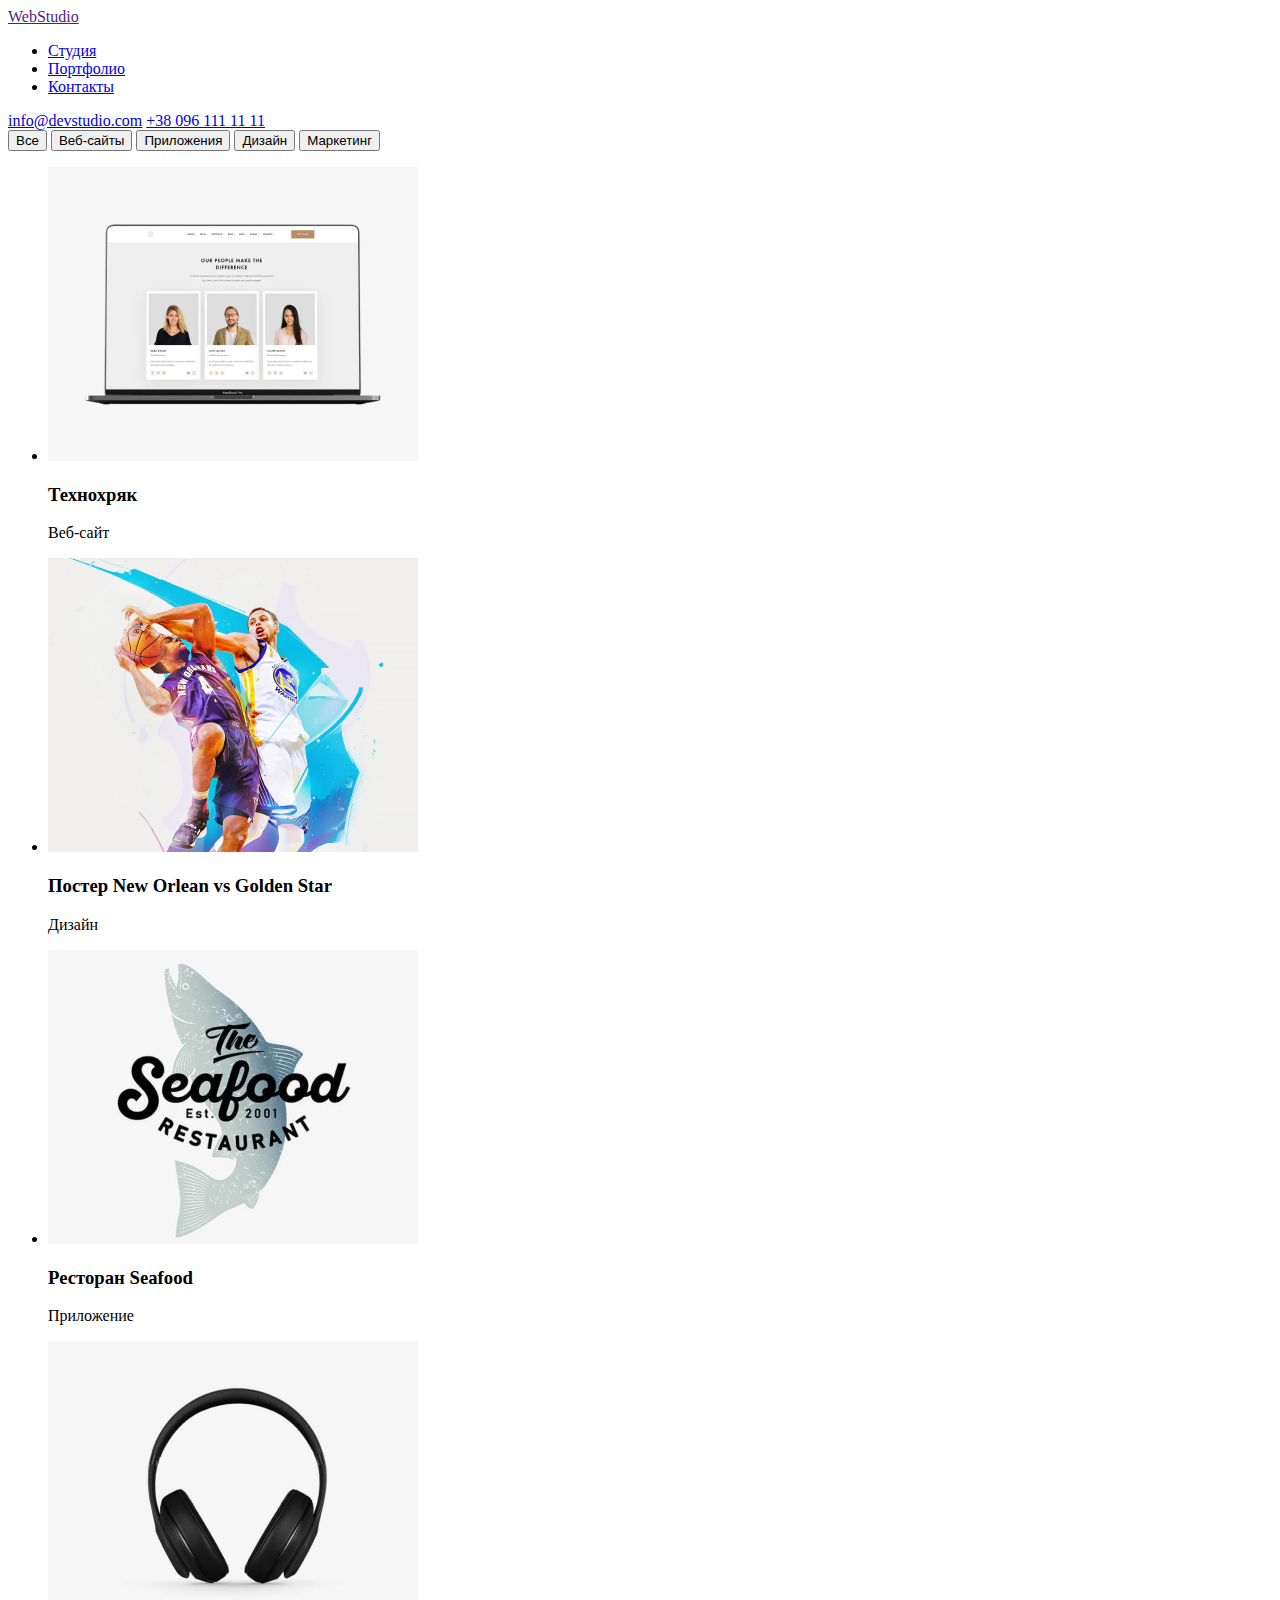
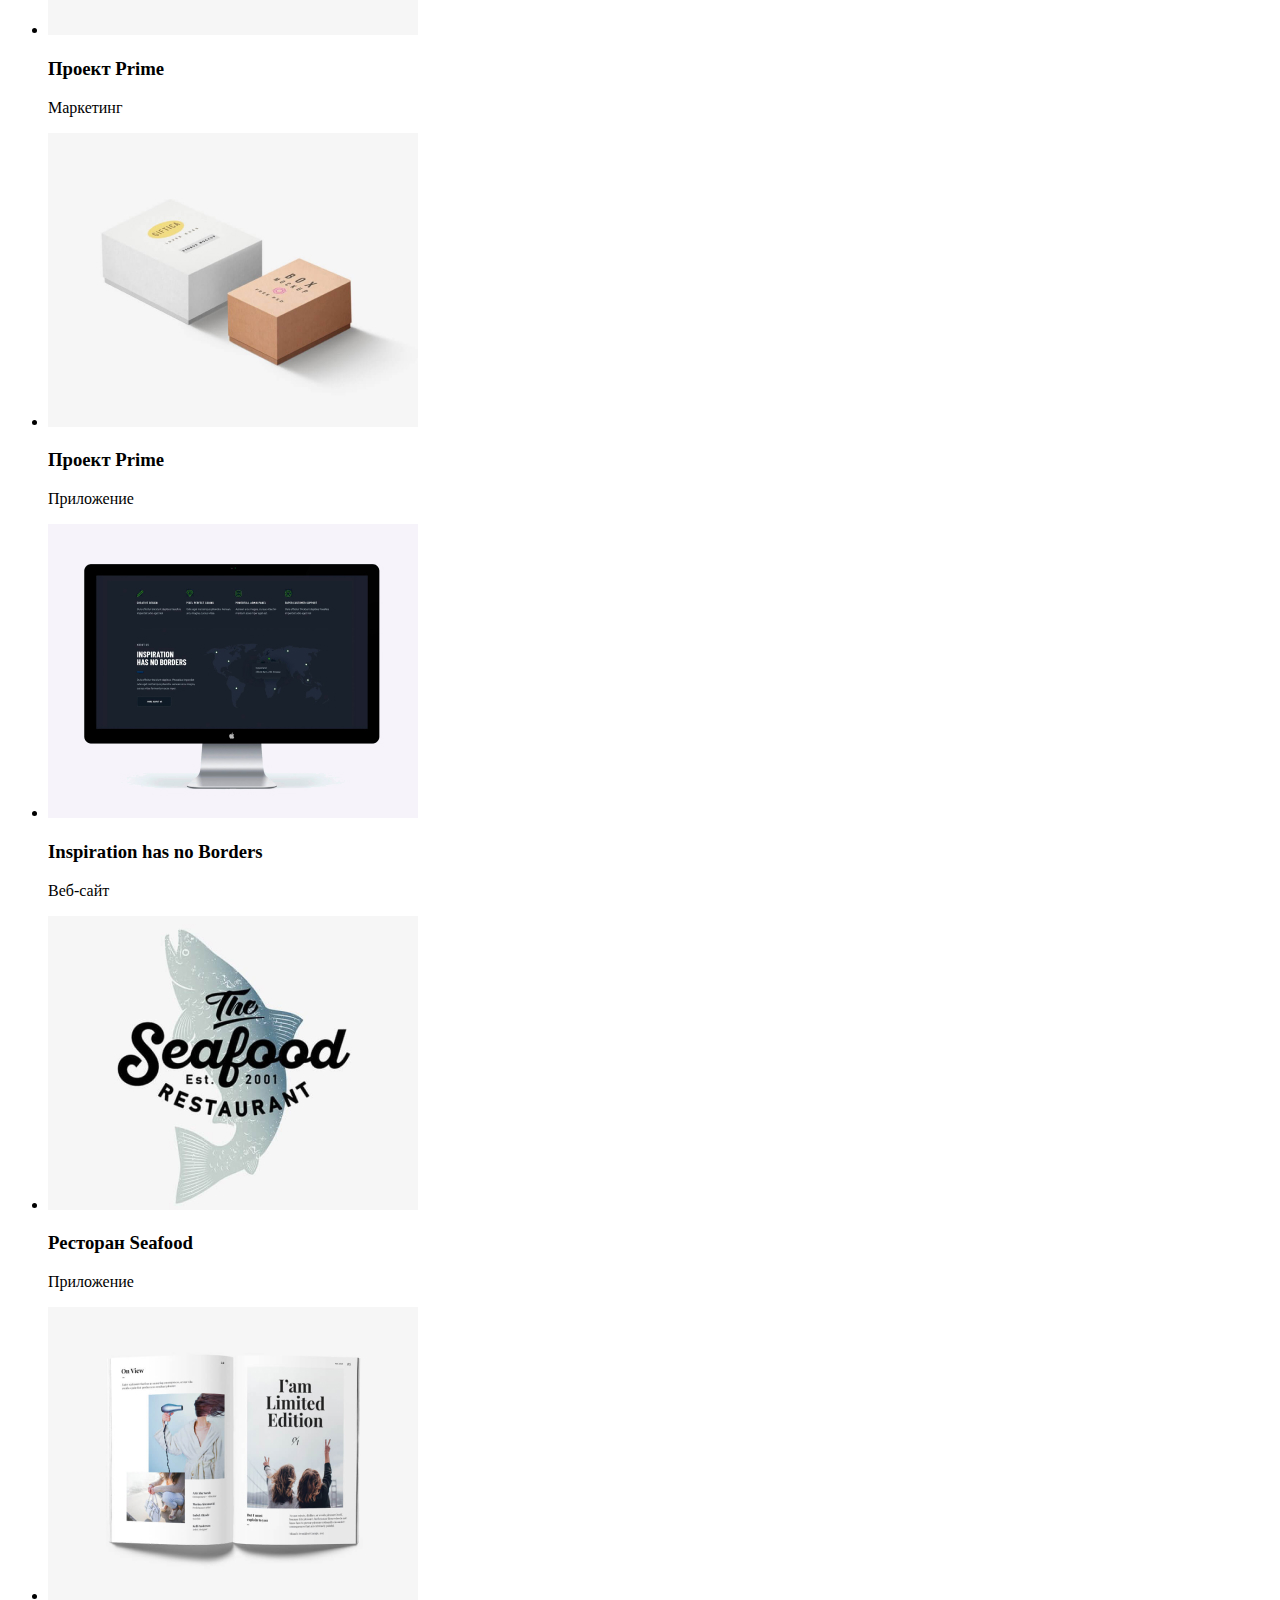
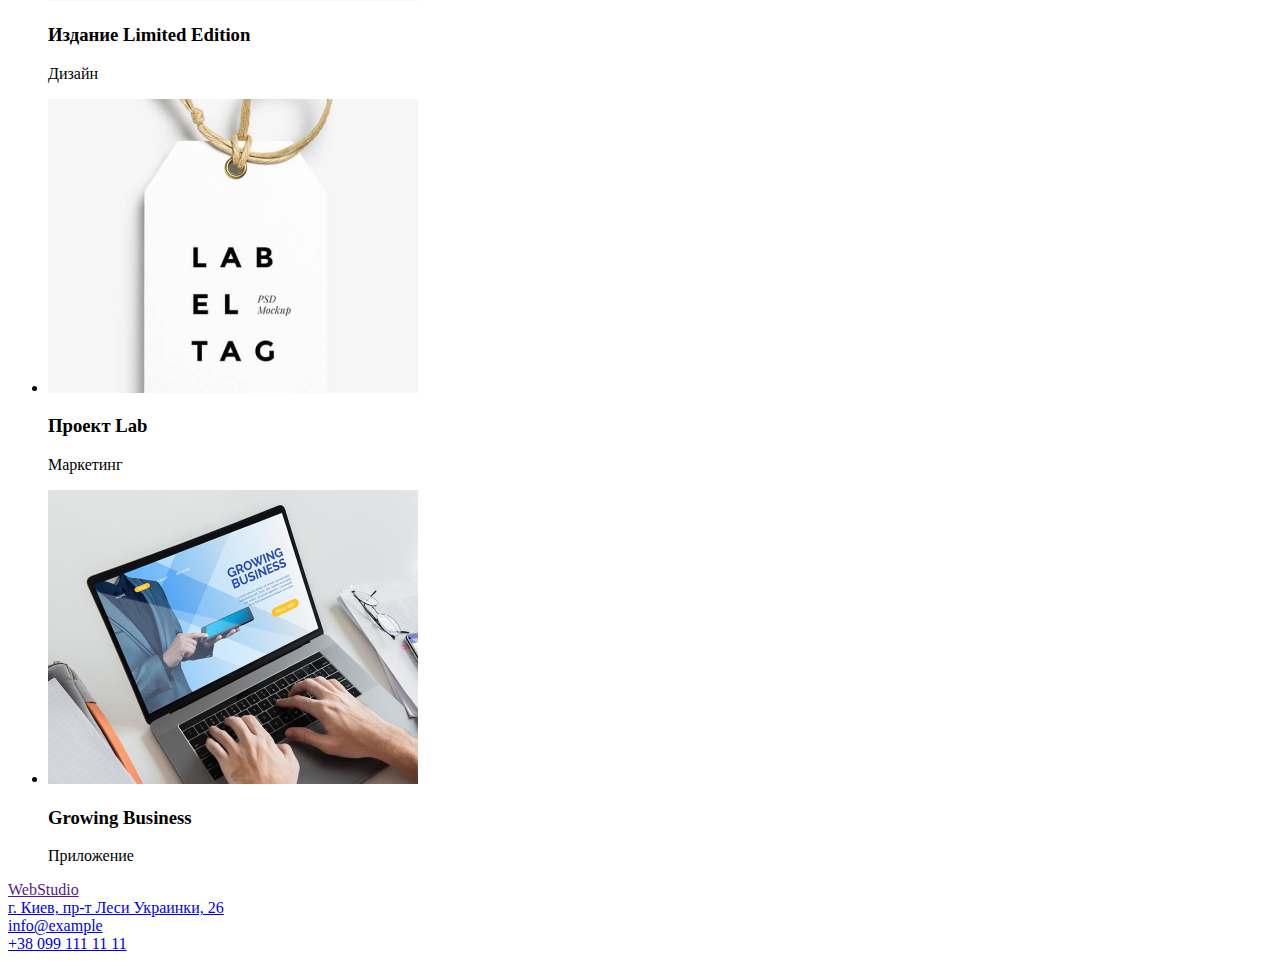
==== portfolio.html @ 9338df12 "initial commit" ====
<!DOCTYPE html>
<html lang="ru">

<head>
  <title>goit-markup-hw-02</title>
</head>

<body>
  <header><a href="">WebStudio</a>
    <nav>
      <ul>
        <li><a href="#" class="link-inline">Студия</a> </li>
        <li><a href="./portfolio.html" class="link-inline">Портфолио</a></li>
        <li><a href="#" class="link-inline">Контакты</a></li>
      </ul>
    </nav>

    <a href="#" class="link-inline">info@devstudio.com</a>
    <a href="#" class="link-inline">+38 096 111 11 11</a>
  </header>

  <main>
    <section>
      <button type="button" class="button">Все</button>
      <button type="button" class="button">Веб-сайты</button>
      <button type="button" class="button">Приложения</button>
      <button type="button" class="button">Дизайн</button>
      <button type="button" class="button">Маркетинг</button>
    </section>

    <section>
      <ul>
        <li>
          <img src="./media/imgtexno.jpg" alt="технохряк" width="370" height="294" />
          <h3>Технохряк</h3>
          <p>Веб-сайт</p>
        </li>

        <li>
          <img src="./media/imgposter.jpg" alt="постер" width="370" height="294" />
          <h3>Постер New Orlean vs Golden Star</h3>
          <p>Дизайн</p>
        </li>

        <li>
          <img src="./media/imgrestoran.jpg" alt="ресторан" width="370" height="294" />
          <h3>Ресторан Seafood</h3>
          <p>Приложение</p>
        </li>

        <li>
          <img src="./media/imgproekt.jpg" alt="проект прайм" width="370" height="294" />
          <h3>Проект Prime</h3>
          <p>Маркетинг</p>
        </li>

        <li>
          <img src="./media/imgproekt2.jpg" alt="проект боксы" width="370" height="294" />
          <h3>Проект Prime</h3>
          <p>Приложение</p>
        </li>

        <li>
          <img src="./media/imgins.jpg" alt="inspiration сайт" width="370" height="294" />
          <h3>Inspiration has no Borders</h3>
          <p>Веб-сайт</p>
        </li>

        <li>
          <img src="./media/imgrestoran.jpg" alt="ресторан" width="370" height="294" />
          <h3>Ресторан Seafood</h3>
          <p>Приложение</p>
        </li>

        <li>
          <img src="./media/imgizdanie.jpg" alt="издание" width="370" height="294" />
          <h3>Издание Limited Edition</h3>
          <p>Дизайн</p>
        </li>

        <li>
          <img src="./media/imglab.jpg" alt="lab проект" width="370" height="294" />
          <h3>Проект Lab</h3>
          <p>Маркетинг</p>
        </li>

        <li>
          <img src="./media/imggrow.jpg" alt="grow business" width="370" height="294" />
          <h3>Growing Business</h3>
          <p>Приложение</p>
        </li>
      </ul>
    </section>
  </main>

  <footer>
    <a href="">WebStudio</a>
    <adress>
      <br>
      <a href="#" class="link-inline">г. Киев, пр-т Леси Украинки, 26 </a>
      <br>
      <a href="#" class="link-inline">info@example</a>
      <br>
      <a href="#" class="link-inline">+38 099 111 11 11</a>
    </adress>
  </footer>

</body>

</html>
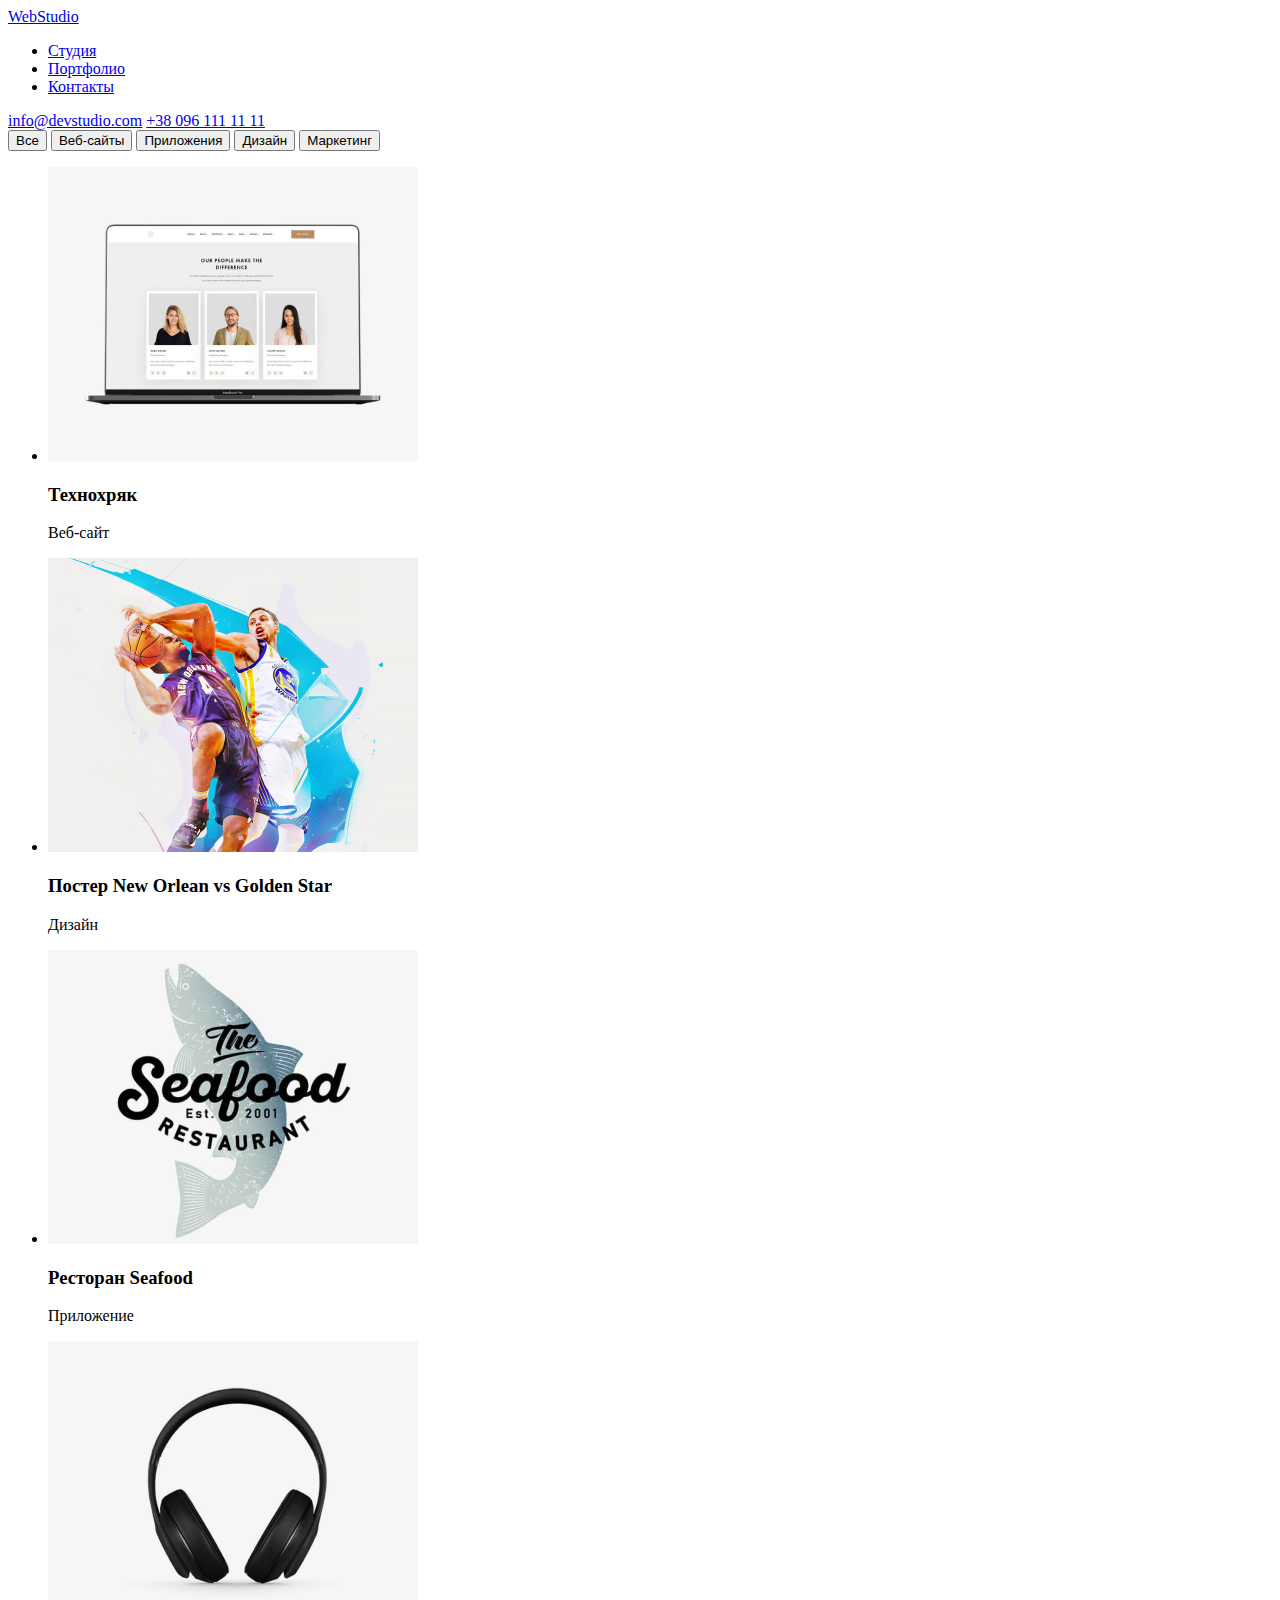
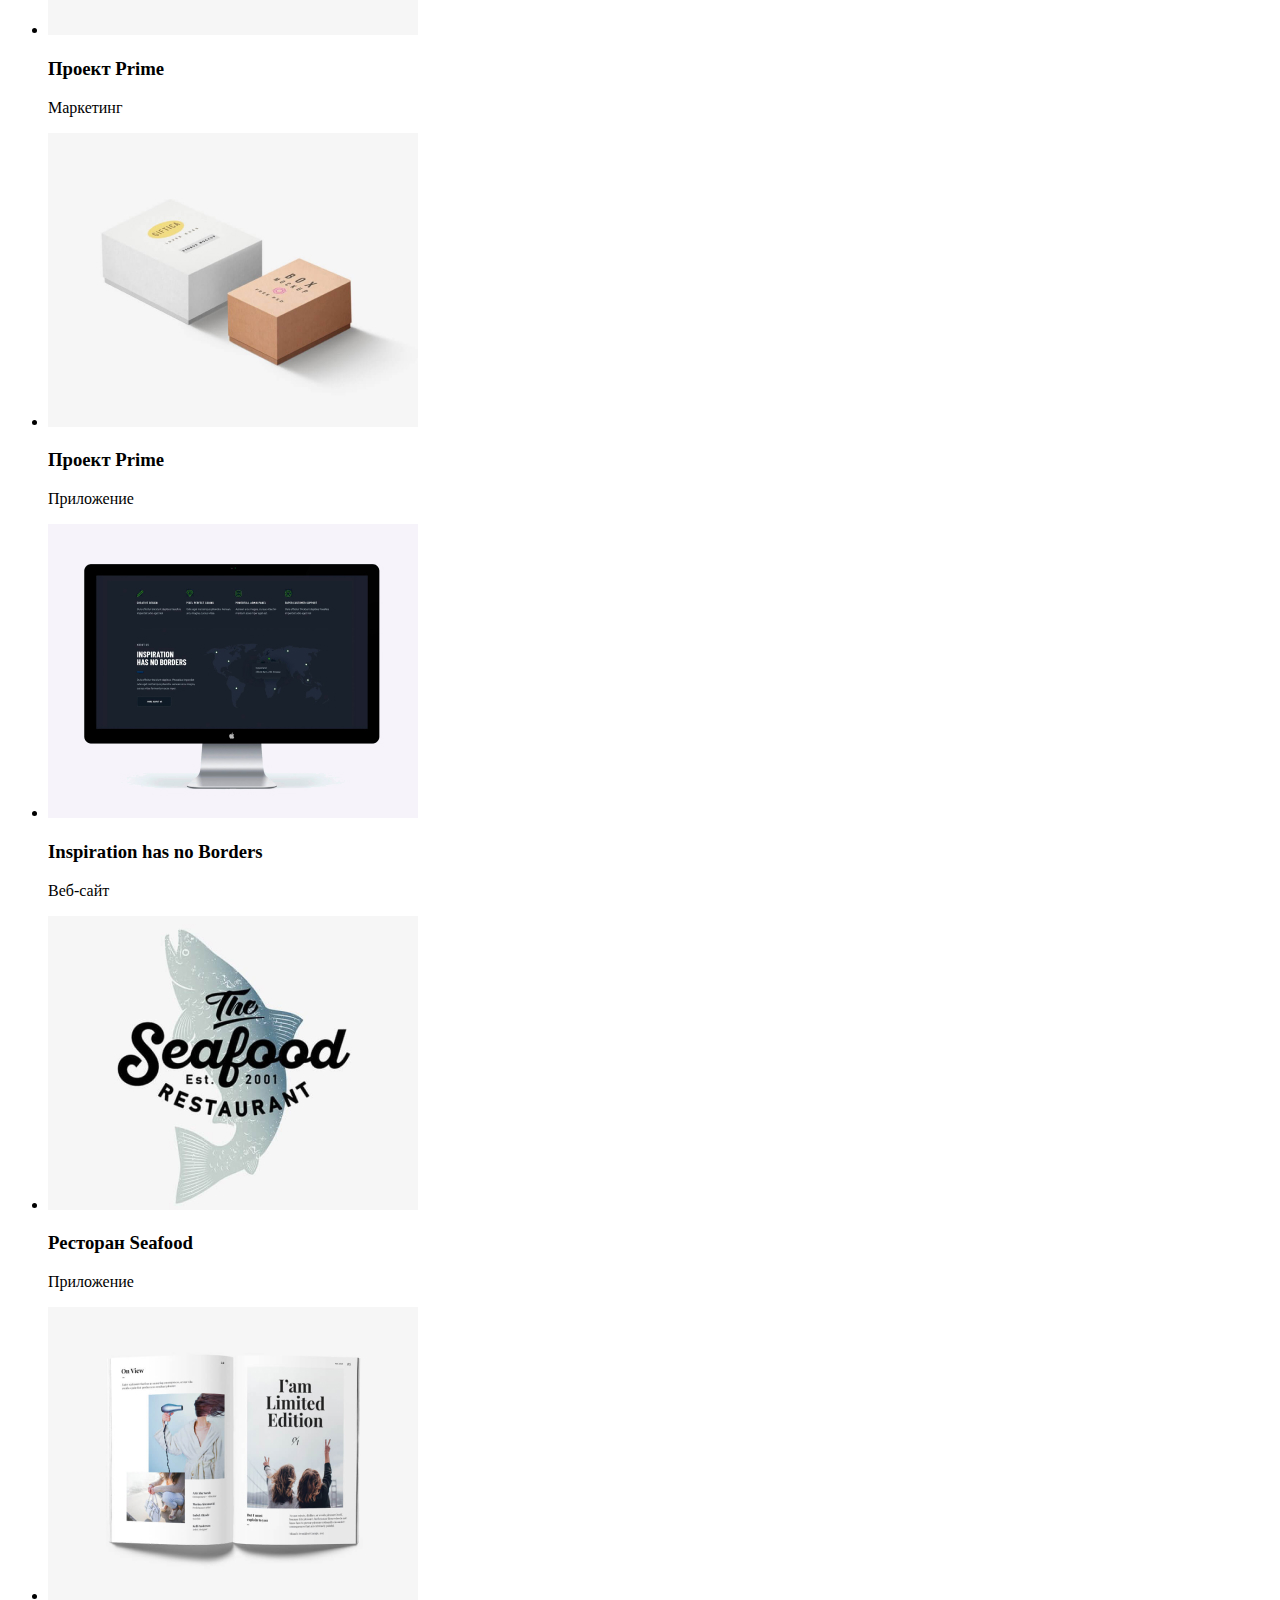
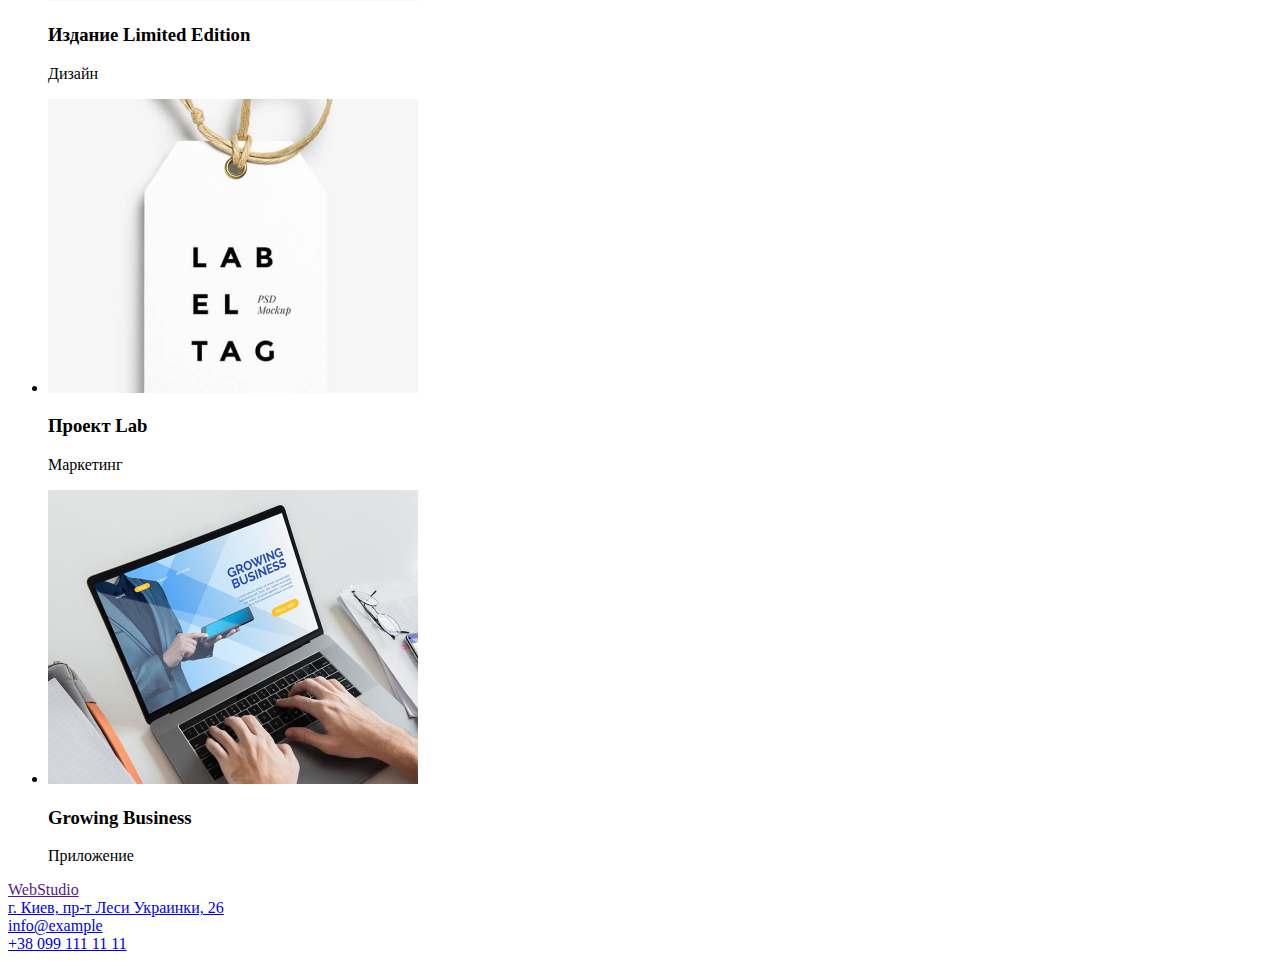
==== commit 3113e766: "initial commit" ====
--- a/portfolio.html
+++ b/portfolio.html
@@ -6,7 +6,7 @@
 </head>
 
 <body>
-  <header><a href="">WebStudio</a>
+  <header><a href="./index.html">WebStudio</a>
     <nav>
       <ul>
         <li><a href="#" class="link-inline">Студия</a> </li>
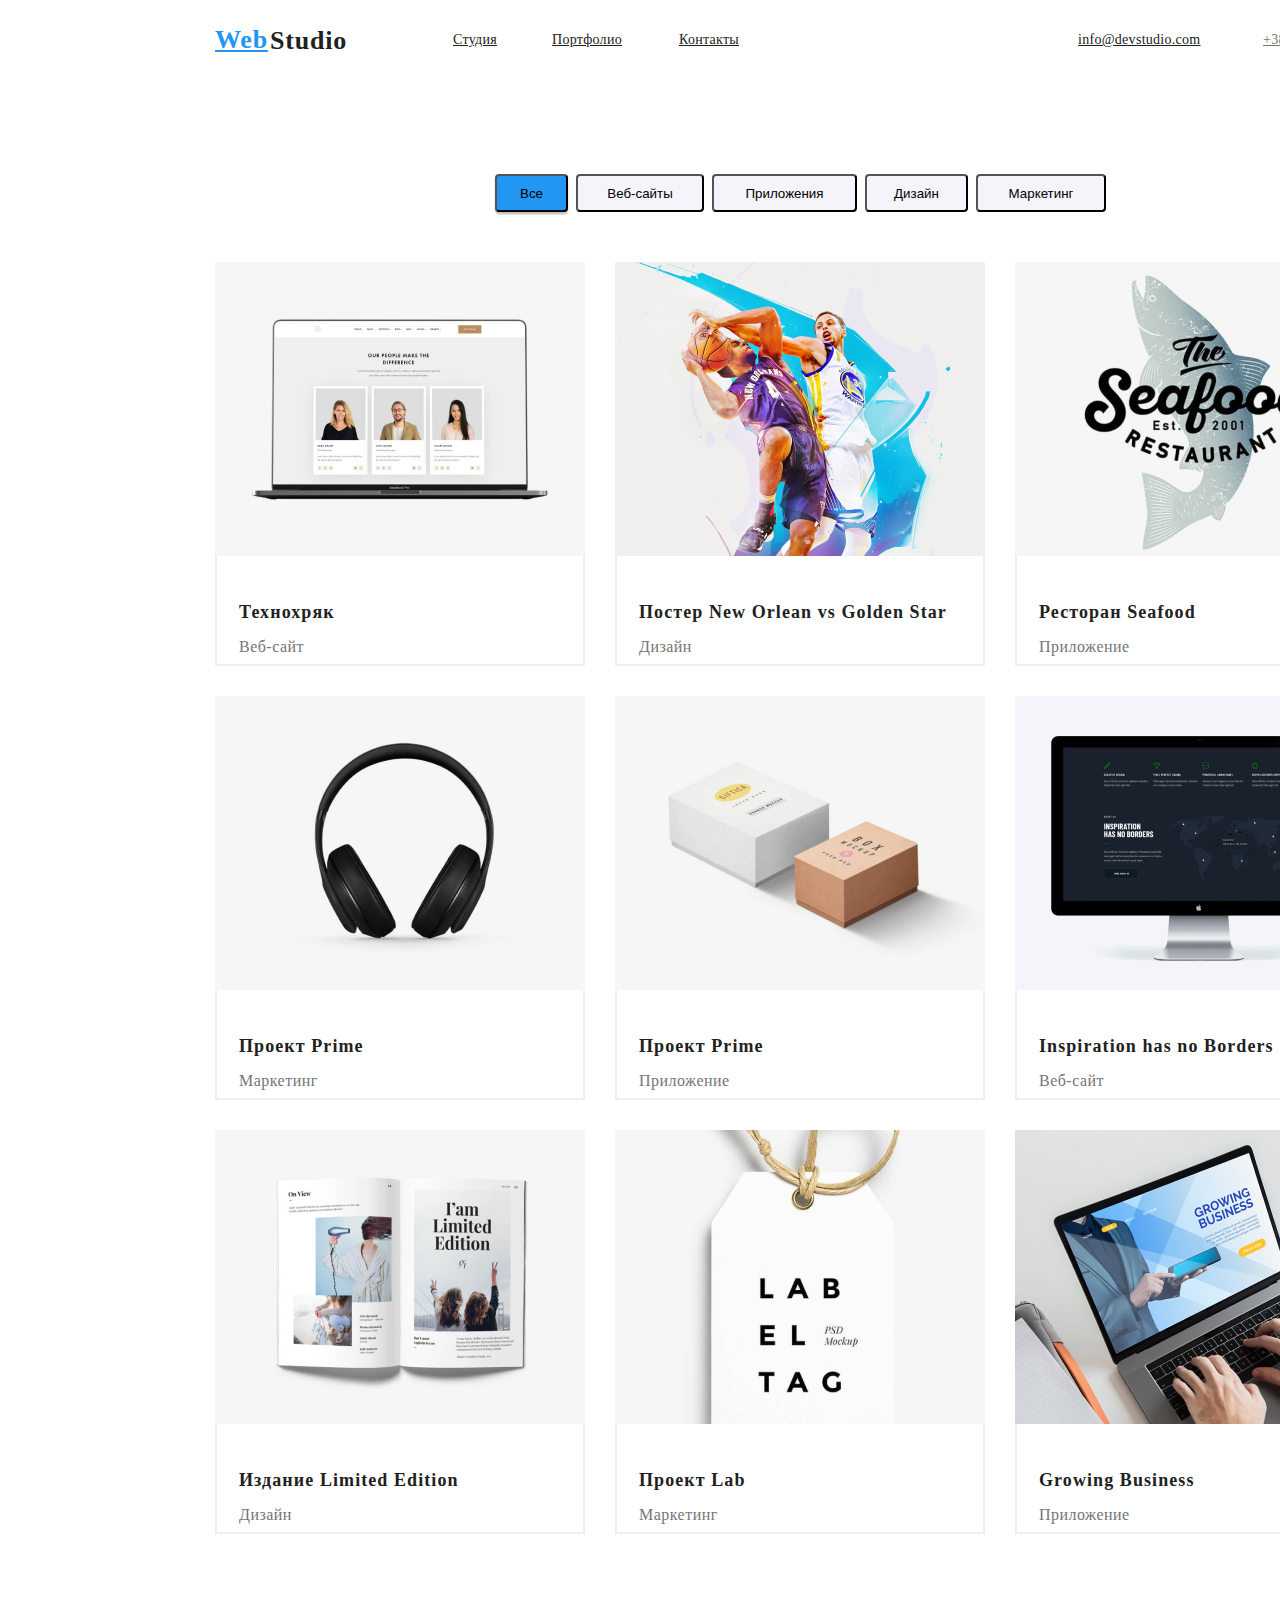
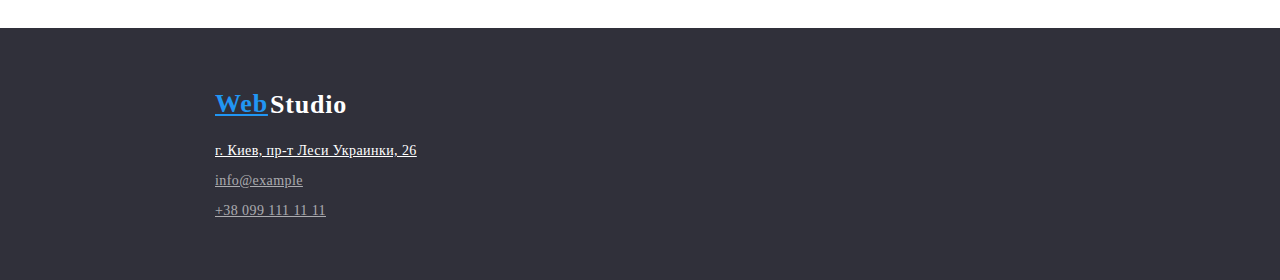
==== commit 91a3cdf9: "initial commit" ====
--- a/portfolio.html
+++ b/portfolio.html
@@ -3,105 +3,112 @@
 
 <head>
   <title>goit-markup-hw-02</title>
+  <link rel="stylesheet" type="text/css" href="./css/style.css">
 </head>
 
 <body>
-  <header><a href="./index.html">WebStudio</a>
-    <nav>
+  <header class="header">
+    <img class="img-header" src="./media/toplinebgtopbg.jpeg"/>
+    <a class="logo-link" href="./index.html" lang="en">Web<span class="accentlogo">Studio</span></a>
+    <nav class="navigation">
       <ul>
-        <li><a href="#" class="link-inline">Студия</a> </li>
-        <li><a href="./portfolio.html" class="link-inline">Портфолио</a></li>
-        <li><a href="#" class="link-inline">Контакты</a></li>
+        <li><a href="#" class="link-inline1">Студия</a> </li>
+        <li><a href="./portfolio.html" class="link-inline2">Портфолио</a></li>
+        <li><a href="#" class="link-inline3">Контакты</a></li>
       </ul>
     </nav>
 
-    <a href="#" class="link-inline">info@devstudio.com</a>
-    <a href="#" class="link-inline">+38 096 111 11 11</a>
+    <a href="#" class="link-inline4">info@devstudio.com</a>
+    <a href="#" class="link-inline5">+38 096 111 11 11</a>
   </header>
 
   <main>
     <section>
-      <button type="button" class="button">Все</button>
-      <button type="button" class="button">Веб-сайты</button>
-      <button type="button" class="button">Приложения</button>
-      <button type="button" class="button">Дизайн</button>
-      <button type="button" class="button">Маркетинг</button>
+      <button type="button" class="button2">Все</button>
+      <button type="button" class="button3">Веб-сайты</button>
+      <button type="button" class="button4">Приложения</button>
+      <button type="button" class="button5">Дизайн</button>
+      <button type="button" class="button6">Маркетинг</button>
     </section>
 
     <section>
       <ul>
         <li>
-          <img src="./media/imgtexno.jpg" alt="технохряк" width="370" height="294" />
-          <h3>Технохряк</h3>
-          <p>Веб-сайт</p>
+          <img class="all-cardbg-1" src="./media/cardbg2.jpg"/>
+          <img class="all-img-1" src="./media/imgtexno.jpg" alt="технохряк" width="370" height="294" />
+          <h3 class="all-h-1">Технохряк</h3>
+          <p class="all-p-1">Веб-сайт</p>
         </li>
 
         <li>
-          <img src="./media/imgposter.jpg" alt="постер" width="370" height="294" />
-          <h3>Постер New Orlean vs Golden Star</h3>
-          <p>Дизайн</p>
+          <img class="all-cardbg-2" src="./media/cardbg2.jpg"/>
+          <img class="all-img-2" src="./media/imgposter.jpg" alt="постер" width="370" height="294" />
+          <h3 class="all-h-2">Постер New Orlean vs Golden Star</h3>
+          <p class="all-p-2">Дизайн</p>
         </li>
 
         <li>
-          <img src="./media/imgrestoran.jpg" alt="ресторан" width="370" height="294" />
-          <h3>Ресторан Seafood</h3>
-          <p>Приложение</p>
+          <img class="all-cardbg-3" src="./media/cardbg2.jpg"/>
+          <img class="all-img-3" src="./media/imgrestoran.jpg" alt="ресторан" width="370" height="294" />
+          <h3 class="all-h-3">Ресторан Seafood</h3>
+          <p class="all-p-3">Приложение</p>
         </li>
 
         <li>
-          <img src="./media/imgproekt.jpg" alt="проект прайм" width="370" height="294" />
-          <h3>Проект Prime</h3>
-          <p>Маркетинг</p>
+          <img class="all-cardbg-4" src="./media/cardbg2.jpg"/>
+          <img class="all-img-4" src="./media/imgproekt.jpg" alt="проект прайм" width="370" height="294" />
+          <h3 class="all-h-4">Проект Prime</h3>
+          <p class="all-p-4">Маркетинг</p>
         </li>
 
         <li>
-          <img src="./media/imgproekt2.jpg" alt="проект боксы" width="370" height="294" />
-          <h3>Проект Prime</h3>
-          <p>Приложение</p>
+          <img class="all-cardbg-5" src="./media/cardbg2.jpg"/>
+          <img class="all-img-5" src="./media/imgproekt2.jpg" alt="проект боксы" width="370" height="294" />
+          <h3 class="all-h-5">Проект Prime</h3>
+          <p class="all-p-5">Приложение</p>
         </li>
 
         <li>
-          <img src="./media/imgins.jpg" alt="inspiration сайт" width="370" height="294" />
-          <h3>Inspiration has no Borders</h3>
-          <p>Веб-сайт</p>
+          <img class="all-cardbg-6" src="./media/cardbg2.jpg"/>
+          <img class="all-img-6" src="./media/imgins.jpg" alt="inspiration сайт" width="370" height="294" />
+          <h3 class="all-h-6">Inspiration has no Borders</h3>
+          <p class="all-p-6">Веб-сайт</p>
         </li>
 
         <li>
-          <img src="./media/imgrestoran.jpg" alt="ресторан" width="370" height="294" />
-          <h3>Ресторан Seafood</h3>
-          <p>Приложение</p>
+          <img class="all-cardbg-7" src="./media/cardbg2.jpg"/>
+          <img class="all-img-7" src="./media/imgizdanie.jpg" alt="издание" width="370" height="294" />
+          <h3 class="all-h-7">Издание Limited Edition</h3>
+          <p class="all-p-7">Дизайн</p>
         </li>
 
         <li>
-          <img src="./media/imgizdanie.jpg" alt="издание" width="370" height="294" />
-          <h3>Издание Limited Edition</h3>
-          <p>Дизайн</p>
+          <img class="all-cardbg-8" src="./media/cardbg2.jpg"/>
+          <img class="all-img-8" src="./media/imglab.jpg" alt="lab проект" width="370" height="294" />
+          <h3 class="all-h-8">Проект Lab</h3>
+          <p class="all-p-8">Маркетинг</p>
         </li>
 
         <li>
-          <img src="./media/imglab.jpg" alt="lab проект" width="370" height="294" />
-          <h3>Проект Lab</h3>
-          <p>Маркетинг</p>
-        </li>
-
-        <li>
-          <img src="./media/imggrow.jpg" alt="grow business" width="370" height="294" />
-          <h3>Growing Business</h3>
-          <p>Приложение</p>
+          <img class="all-cardbg-9" src="./media/cardbg2.jpg"/>
+          <img class="all-img-9" src="./media/imggrow.jpg" alt="grow business" width="370" height="294" />
+          <h3 class="all-h-9">Growing Business</h3>
+          <p class="all-p-9">Приложение</p>
         </li>
       </ul>
     </section>
   </main>
 
   <footer>
-    <a href="">WebStudio</a>
+    <img class="footer2-bg" src="./media/footerbg.jpg" />
+    <a class="footer-link2" href="" lang="en">Web<span class="accentfooter2">Studio</span></a>
     <adress>
       <br>
-      <a href="#" class="link-inline">г. Киев, пр-т Леси Украинки, 26 </a>
+      <a href="#" class="link-inline9">г. Киев, пр-т Леси Украинки, 26 </a>
       <br>
-      <a href="#" class="link-inline">info@example</a>
+      <a href="#" class="link-inline10">info@example</a>
       <br>
-      <a href="#" class="link-inline">+38 099 111 11 11</a>
+      <a href="#" class="link-inline11">+38 099 111 11 11</a>
     </adress>
   </footer>
 
--- a/css/style.css
+++ b/css/style.css
@@ -0,0 +1,1475 @@
+.logo-link {
+
+position: absolute;
+width: 145px;
+height: 31px;
+left: 215px;
+top: 24px;
+
+font-family: Raleway;
+font-style: normal;
+font-weight: bold;
+font-size: 26px;
+line-height: 31px;
+
+letter-spacing: 0.03em;
+
+color: #2196F3;
+}
+
+.accentlogo {
+position: absolute;
+width: 145px;
+height: 31px;
+left: 55px;
+top: 1px;
+
+font-family: Raleway;
+font-style: normal;
+font-weight: bold;
+font-size: 26px;
+line-height: 31px;
+
+letter-spacing: 0.03em;
+
+color: #212121;
+}
+
+.link-inline1 {
+position: absolute;
+width: 49px;
+height: 16px;
+left: 453px;
+top: 32px;
+
+font-family: Roboto;
+font-style: normal;
+font-weight: 500;
+font-size: 14px;
+line-height: 16px;
+letter-spacing: 0.02em;
+    
+color: #212121;
+    }
+
+.link-inline2 {
+position: absolute;
+width: 77px;
+height: 16px;
+left: 552px;
+top: 32px;
+
+font-family: Roboto;
+font-style: normal;
+font-weight: 500;
+font-size: 14px;
+line-height: 16px;
+letter-spacing: 0.02em;
+
+color: #212121;
+    }
+
+.link-inline3 {
+    position: absolute;
+width: 68px;
+height: 16px;
+left: 679px;
+top: 32px;
+
+font-family: Roboto;
+font-style: normal;
+font-weight: 500;
+font-size: 14px;
+line-height: 16px;
+letter-spacing: 0.02em;
+
+color: #212121;
+}
+
+.link-inline4 {
+    position: absolute;
+width: 135px;
+height: 16px;
+left: 1078px;
+top: 32px;
+
+font-family: Roboto;
+font-style: normal;
+font-weight: 500;
+font-size: 14px;
+line-height: 16px;
+letter-spacing: 0.02em;
+
+color: #212121;
+}
+
+.link-inline5 {
+    position: absolute;
+    width: 122px;
+    height: 16px;
+    left: 1263px;
+    top: 32px;
+    
+    font-family: Roboto;
+    font-style: normal;
+    font-weight: 500;
+    font-size: 14px;
+    line-height: 16px;
+    letter-spacing: 0.02em;
+    
+    color: #757575; 
+}
+
+.main-logo {
+position: absolute;
+width: 696px;
+height: 120px;
+left: 452px;
+top: 280px;
+
+font-family: Roboto;
+font-style: normal;
+font-weight: 900;
+font-size: 44px;
+line-height: 60px;
+/* or 136% */
+
+text-align: center;
+letter-spacing: 0.06em;
+text-transform: uppercase;
+
+color: #FFFFFF;
+
+}
+
+.img-header {
+    position: absolute;
+width: 1600px;
+height: 80px;
+left: 0px;
+top: 0px;
+
+background: #FFFFFF;
+}
+
+.img-main {
+    position: absolute;
+width: 1600px;
+height: 600px;
+left: 0px;
+top: 80px;
+
+background: #2F303A;
+}
+
+.button1 {
+position: absolute;
+width: 200px;
+height: 50px;
+left: 700px;
+top: 430px;
+
+font-family: Roboto;
+font-style: normal;
+font-weight: bold;
+font-size: 16px;
+line-height: 30px;
+
+display: flex;
+align-items: center;
+text-align: center;
+letter-spacing: 0.06em;
+
+color: #FFFFFF;
+background: transparent;
+
+}
+
+.button1 {
+    display: flex;
+    align-items: center;
+    justify-content: center;
+  }
+
+.main-button {
+    position: absolute;
+width: 200px;
+height: 50px;
+left: 700px;
+top: 430px;
+
+background: #2196F3;
+box-shadow: 0px 4px 4px rgba(0, 0, 0, 0.15);
+border-radius: 4px;
+}
+
+.main-h-1 {
+    position: absolute;
+width: 270px;
+height: 16px;
+left: 215px;
+top: 774px;
+
+font-family: Roboto;
+font-style: normal;
+font-weight: bold;
+font-size: 14px;
+line-height: 16px;
+letter-spacing: 0.03em;
+text-transform: uppercase;
+
+color: #212121;
+}
+
+.main-h-2 {
+    position: absolute;
+width: 270px;
+height: 16px;
+left: 515px;
+top: 774px;
+
+font-family: Roboto;
+font-style: normal;
+font-weight: bold;
+font-size: 14px;
+line-height: 16px;
+letter-spacing: 0.03em;
+text-transform: uppercase;
+
+color: #212121;
+}
+
+.main-h-3 {
+    position: absolute;
+width: 270px;
+height: 16px;
+left: 815px;
+top: 774px;
+
+font-family: Roboto;
+font-style: normal;
+font-weight: bold;
+font-size: 14px;
+line-height: 16px;
+letter-spacing: 0.03em;
+text-transform: uppercase;
+
+color: #212121;
+}
+
+.main-h-4 {
+    position: absolute;
+width: 270px;
+height: 16px;
+left: 1115px;
+top: 774px;
+
+font-family: Roboto;
+font-style: normal;
+font-weight: bold;
+font-size: 14px;
+line-height: 16px;
+letter-spacing: 0.03em;
+text-transform: uppercase;
+
+color: #212121;
+}
+
+.main-p-1 {
+    position: absolute;
+width: 270px;
+height: 75px;
+left: 215px;
+top: 800px;
+
+font-family: Roboto;
+font-style: normal;
+font-weight: normal;
+font-size: 14px;
+line-height: 24px;
+
+
+letter-spacing: 0.03em;
+
+color: #757575;
+}
+
+.main-p-2 {
+    position: absolute;
+width: 270px;
+height: 75px;
+left: 515px;
+top: 800px;
+
+font-family: Roboto;
+font-style: normal;
+font-weight: normal;
+font-size: 14px;
+line-height: 24px;
+
+
+letter-spacing: 0.03em;
+
+color: #757575;
+}
+
+.main-p-3 {
+    position: absolute;
+width: 270px;
+height: 75px;
+left: 815px;
+top: 800px;
+
+font-family: Roboto;
+font-style: normal;
+font-weight: normal;
+font-size: 14px;
+line-height: 24px;
+
+
+letter-spacing: 0.03em;
+
+color: #757575;
+}
+
+.main-p-4 {
+    position: absolute;
+    width: 270px;
+    height: 75px;
+    left: 1115px;
+    top: 800px;
+    
+    font-family: Roboto;
+    font-style: normal;
+    font-weight: normal;
+    font-size: 14px;
+    line-height: 24px;
+    
+    letter-spacing: 0.03em;
+    
+    color: #757575; 
+}
+
+.main-section-1 {
+position: absolute;
+width: 376px;
+height: 42px;
+left: 612px;
+top: 969px;
+
+font-family: Roboto;
+font-style: normal;
+font-weight: bold;
+font-size: 36px;
+line-height: 42px;
+text-align: center;
+letter-spacing: 0.03em;
+
+color: #212121;
+}
+
+.section1-img-1 {
+    position: absolute;
+width: 370px;
+height: 294px;
+left: 215px;
+top: 1061px;
+}
+
+.section1-img-2 {
+    position: absolute;
+width: 370px;
+height: 294px;
+left: 615px;
+top: 1061px;
+}
+
+.section1-img-3 {
+    position: absolute;
+width: 370px;
+height: 294px;
+left: 1015px;
+top: 1061px;
+}
+
+.main-section-2-bg {
+    position: absolute;
+width: 1600px;
+height: 648px;
+left: 0px;
+top: 1449px;
+}
+
+.main-section-2 {
+    position: absolute;
+width: 264px;
+height: 42px;
+left: 668px;
+top: 1543px;
+
+font-family: Roboto;
+font-style: normal;
+font-weight: bold;
+font-size: 36px;
+line-height: 42px;
+text-align: center;
+letter-spacing: 0.03em;
+
+color: #212121;
+}
+
+.card-1 {
+    position: absolute;
+width: 270px;
+height: 368px;
+left: 215px;
+top: 1635px;
+
+background: #FFFFFF;
+
+box-shadow: 0px 1px 3px rgba(0, 0, 0, 0.12), 0px 1px 1px rgba(0, 0, 0, 0.14), 0px 2px 1px rgba(0, 0, 0, 0.2);
+border-radius: 0px 0px 4px 4px;
+}
+
+.card-2 {
+    position: absolute;
+width: 270px;
+height: 368px;
+left: 515px;
+top: 1635px;
+
+background: #FFFFFF;
+
+box-shadow: 0px 1px 3px rgba(0, 0, 0, 0.12), 0px 1px 1px rgba(0, 0, 0, 0.14), 0px 2px 1px rgba(0, 0, 0, 0.2);
+border-radius: 0px 0px 4px 4px;
+}
+
+.card-3 {
+    position: absolute;
+width: 270px;
+height: 368px;
+left: 815px;
+top: 1635px;
+
+background: #FFFFFF;
+
+box-shadow: 0px 1px 3px rgba(0, 0, 0, 0.12), 0px 1px 1px rgba(0, 0, 0, 0.14), 0px 2px 1px rgba(0, 0, 0, 0.2);
+border-radius: 0px 0px 4px 4px;
+}
+
+.card-4 {
+    position: absolute;
+width: 270px;
+height: 368px;
+left: 1115px;
+top: 1635px;
+
+background: #FFFFFF;
+
+box-shadow: 0px 1px 3px rgba(0, 0, 0, 0.12), 0px 1px 1px rgba(0, 0, 0, 0.14), 0px 2px 1px rgba(0, 0, 0, 0.2);
+border-radius: 0px 0px 4px 4px;
+}
+
+.photo-1 {
+    position: absolute;
+width: 270px;
+height: 260px;
+left: 215px;
+top: 1635px;
+
+background: url(4853.jpg);
+border-radius: 0px;
+}
+
+.photo-2 {
+    position: absolute;
+width: 270px;
+height: 260px;
+left: 515px;
+top: 1635px;
+
+background: url(5844.jpg);
+border-radius: 0px;
+}
+
+.photo-3 {
+    position: absolute;
+width: 270px;
+height: 260px;
+left: 815px;
+top: 1635px;
+
+background: url(16166.jpg);
+border-radius: 0px;
+}
+
+.photo-4 {
+    position: absolute;
+width: 270px;
+height: 260px;
+left: 1115px;
+top: 1635px;
+
+background: url(2968.jpg);
+border-radius: 0px;
+}
+
+.main-section2-h-1 {
+    position: absolute;
+width: 151px;
+height: 19px;
+left: 275px;
+top: 1925px;
+
+font-family: Roboto;
+font-style: normal;
+font-weight: 500;
+font-size: 16px;
+line-height: 19px;
+/* identical to box height */
+
+text-align: center;
+letter-spacing: 0.03em;
+
+color: #212121;
+}
+
+.main-section2-h-2 {
+    position: absolute;
+    width: 109px;
+    height: 19px;
+    left: 596px;
+    top: 1925px;
+    
+    font-family: Roboto;
+    font-style: normal;
+    font-weight: 500;
+    font-size: 16px;
+    line-height: 19px;
+    /* identical to box height */
+    
+    text-align: center;
+    letter-spacing: 0.03em;
+    
+    color: #212121; 
+}
+
+.main-section2-h-3 {
+    position: absolute;
+width: 137px;
+height: 19px;
+left: 882px;
+top: 1925px;
+
+font-family: Roboto;
+font-style: normal;
+font-weight: 500;
+font-size: 16px;
+line-height: 19px;
+/* identical to box height */
+
+text-align: center;
+letter-spacing: 0.03em;
+
+color: #212121;
+}
+
+.main-section2-h-4 {
+    position: absolute;
+width: 134px;
+height: 19px;
+left: 1183px;
+top: 1925px;
+
+font-family: Roboto;
+font-style: normal;
+font-weight: 500;
+font-size: 16px;
+line-height: 19px;
+/* identical to box height */
+
+text-align: center;
+letter-spacing: 0.03em;
+
+color: #212121;
+}
+
+.main-section2-p-1 {
+    position: absolute;
+width: 130px;
+height: 19px;
+left: 285px;
+top: 1954px;
+
+font-family: Roboto;
+font-style: normal;
+font-weight: normal;
+font-size: 16px;
+line-height: 19px;
+/* identical to box height */
+
+text-align: center;
+letter-spacing: 0.03em;
+
+color: #757575;
+}
+
+.main-section2-p-2 {
+    position: absolute;
+width: 147px;
+height: 19px;
+left: 577px;
+top: 1954px;
+
+font-family: Roboto;
+font-style: normal;
+font-weight: normal;
+font-size: 16px;
+line-height: 19px;
+/* identical to box height */
+
+text-align: center;
+letter-spacing: 0.03em;
+
+color: #757575;
+}
+
+.main-section2-p-3 {
+    position: absolute;
+width: 76px;
+height: 19px;
+left: 912px;
+top: 1954px;
+
+font-family: Roboto;
+font-style: normal;
+font-weight: normal;
+font-size: 16px;
+line-height: 19px;
+/* identical to box height */
+
+text-align: center;
+letter-spacing: 0.03em;
+
+color: #757575;
+}
+
+.main-section2-p-4 {
+    position: absolute;
+width: 87px;
+height: 19px;
+left: 1207px;
+top: 1954px;
+
+font-family: Roboto;
+font-style: normal;
+font-weight: normal;
+font-size: 16px;
+line-height: 19px;
+/* identical to box height */
+
+text-align: center;
+letter-spacing: 0.03em;
+
+color: #757575;
+}
+
+.footer-bg {
+    position: absolute;
+width: 1600px;
+height: 252px;
+left: 0px;
+top: 2097px;
+
+background: #2F303A;
+}
+
+.footer-link{
+    position: absolute;
+width: 145px;
+height: 31px;
+left: 215px;
+top: 2157px;
+
+font-family: Raleway;
+font-style: normal;
+font-weight: bold;
+font-size: 26px;
+line-height: 31px;
+/* identical to box height */
+
+letter-spacing: 0.03em;
+
+color: #2196F3;
+}
+
+.accentfooter {
+    position: absolute;
+width: 145px;
+height: 31px;
+left: 55px;
+top: 1px;
+
+font-family: Raleway;
+font-style: normal;
+font-weight: bold;
+font-size: 26px;
+line-height: 31px;
+/* identical to box height */
+
+letter-spacing: 0.03em;
+
+color: #FFFFFF;
+}
+
+.link-inline6 {
+    position: absolute;
+width: 231px;
+height: 21px;
+left: 215px;
+top: 2208px;
+
+font-family: Roboto;
+font-style: normal;
+font-weight: normal;
+font-size: 14px;
+line-height: 24px;
+/* or 171% */
+
+letter-spacing: 0.03em;
+
+color: #FFFFFF;
+}
+
+.link-inline7 {
+    position: absolute;
+width: 231px;
+height: 21px;
+left: 215px;
+top: 2238px;
+
+font-family: Roboto;
+font-style: normal;
+font-weight: normal;
+font-size: 14px;
+line-height: 24px;
+/* or 171% */
+
+letter-spacing: 0.03em;
+
+color: rgba(255, 255, 255, 0.6);
+}
+
+.link-inline8 {
+    position: absolute;
+width: 231px;
+height: 21px;
+left: 215px;
+top: 2268px;
+
+font-family: Roboto;
+font-style: normal;
+font-weight: normal;
+font-size: 14px;
+line-height: 24px;
+/* or 171% */
+
+letter-spacing: 0.03em;
+
+color: rgba(255, 255, 255, 0.6);
+
+}
+
+.button2 {
+    position: absolute;
+width: 73px;
+height: 38px;
+left: 495px;
+top: 174px;
+
+background: #2196F3;
+/* shadow-middle */
+
+box-shadow: 0px 3px 1px rgba(0, 0, 0, 0.1), 0px 1px 2px rgba(0, 0, 0, 0.08), 0px 2px 2px rgba(0, 0, 0, 0.12);
+border-radius: 4px;
+}
+
+.button3 {
+    position: absolute;
+width: 128px;
+height: 38px;
+left: 576px;
+top: 174px;
+
+background: #F5F4FA;
+border-radius: 4px;
+}
+
+.button4 {
+    position: absolute;
+width: 145px;
+height: 38px;
+left: 712px;
+top: 174px;
+
+background: #F5F4FA;
+border-radius: 4px;
+}
+
+.button5 {
+    position: absolute;
+width: 103px;
+height: 38px;
+left: 865px;
+top: 174px;
+
+background: #F5F4FA;
+border-radius: 4px;
+}
+
+.button6 {
+    position: absolute;
+width: 130px;
+height: 38px;
+left: 976px;
+top: 174px;
+
+background: #F5F4FA;
+border-radius: 4px;
+}
+
+.all-cardbg-1 {
+    position: absolute;
+width: 370px;
+height: 404px;
+left: 215px;
+top: 262px;
+
+background: #FFFFFF;
+border: 1px solid #EEEEEE;
+box-sizing: border-box;
+}
+
+.all-cardbg-2 {
+    position: absolute;
+width: 370px;
+height: 404px;
+left: 615px;
+top: 262px;
+
+background: #FFFFFF;
+border: 1px solid #EEEEEE;
+box-sizing: border-box;
+}
+
+.all-cardbg-3 {
+    position: absolute;
+width: 370px;
+height: 404px;
+left: 1015px;
+top: 262px;
+
+background: #FFFFFF;
+border: 1px solid #EEEEEE;
+box-sizing: border-box;
+}
+
+.all-cardbg-4 {
+    position: absolute;
+width: 370px;
+height: 404px;
+left: 215px;
+top: 696px;
+
+background: #FFFFFF;
+border: 1px solid #EEEEEE;
+box-sizing: border-box;
+}
+
+.all-cardbg-5 {
+    position: absolute;
+width: 370px;
+height: 404px;
+left: 615px;
+top: 696px;
+
+background: #FFFFFF;
+border: 1px solid #EEEEEE;
+box-sizing: border-box;
+}
+
+.all-cardbg-6 {
+    position: absolute;
+width: 370px;
+height: 404px;
+left: 1015px;
+top: 696px;
+
+background: #FFFFFF;
+border: 1px solid #EEEEEE;
+box-sizing: border-box;
+}
+
+.all-cardbg-7 {
+    position: absolute;
+width: 370px;
+height: 404px;
+left: 215px;
+top: 1130px;
+
+background: #FFFFFF;
+border: 1px solid #EEEEEE;
+box-sizing: border-box;
+}
+
+.all-cardbg-8 {
+    position: absolute;
+width: 370px;
+height: 404px;
+left: 615px;
+top: 1130px;
+
+background: #FFFFFF;
+border: 1px solid #EEEEEE;
+box-sizing: border-box;
+}
+
+.all-cardbg-9 {
+    position: absolute;
+width: 370px;
+height: 404px;
+left: 1015px;
+top: 1130px;
+
+background: #FFFFFF;
+border: 1px solid #EEEEEE;
+box-sizing: border-box;
+}
+
+
+
+.all-img-1 {
+    position: absolute;
+width: 370px;
+height: 294px;
+left: 215px;
+top: 262px;
+}
+
+.all-img-2 {
+    position: absolute;
+width: 370px;
+height: 294px;
+left: 615px;
+top: 262px;
+}
+
+.all-img-3 {
+    position: absolute;
+width: 370px;
+height: 294px;
+left: 1015px;
+top: 262px;
+}
+
+.all-img-4 {
+    position: absolute;
+width: 370px;
+height: 294px;
+left: 215px;
+top: 696px;
+}
+
+.all-img-5 {
+    position: absolute;
+width: 370px;
+height: 294px;
+left: 615px;
+top: 696px;}
+
+.all-img-6 {
+    position: absolute;
+width: 370px;
+height: 294px;
+left: 1015px;
+top: 696px;
+}
+
+.all-img-7 {
+    position: absolute;
+width: 370px;
+height: 294px;
+left: 215px;
+top: 1130px;
+
+} 
+
+.all-img-8 {
+    position: absolute;
+width: 370px;
+height: 294px;
+left: 615px;
+top: 1130px;
+
+}
+
+.all-img-9 {
+    position: absolute;
+width: 370px;
+height: 294px;
+left: 1015px;
+top: 1130px;
+}
+
+.all-h-1 {
+    position: absolute;
+width: 322px;
+height: 36px;
+left: 239px;
+top: 576px;
+
+font-family: Roboto;
+font-style: normal;
+font-weight: bold;
+font-size: 18px;
+line-height: 36px;
+/* identical to box height, or 200% */
+
+letter-spacing: 0.06em;
+
+color: #212121;
+}
+
+.all-h-2 {
+    position: absolute;
+width: 322px;
+height: 36px;
+left: 639px;
+top: 576px;
+
+font-family: Roboto;
+font-style: normal;
+font-weight: bold;
+font-size: 18px;
+line-height: 36px;
+/* identical to box height, or 200% */
+
+letter-spacing: 0.06em;
+
+color: #212121;
+}
+
+.all-h-3 {
+    position: absolute;
+width: 322px;
+height: 36px;
+left: 1039px;
+top: 576px;
+
+font-family: Roboto;
+font-style: normal;
+font-weight: bold;
+font-size: 18px;
+line-height: 36px;
+/* identical to box height, or 200% */
+
+letter-spacing: 0.06em;
+
+color: #212121;
+
+}
+
+.all-h-4 {
+    position: absolute;
+width: 322px;
+height: 36px;
+left: 239px;
+top: 1010px;
+
+font-family: Roboto;
+font-style: normal;
+font-weight: bold;
+font-size: 18px;
+line-height: 36px;
+/* identical to box height, or 200% */
+
+letter-spacing: 0.06em;
+
+color: #212121;
+}
+
+.all-h-5 {
+    position: absolute;
+width: 322px;
+height: 36px;
+left: 639px;
+top: 1010px;
+
+font-family: Roboto;
+font-style: normal;
+font-weight: bold;
+font-size: 18px;
+line-height: 36px;
+/* identical to box height, or 200% */
+
+letter-spacing: 0.06em;
+
+color: #212121;
+}
+
+.all-h-6 {
+    position: absolute;
+width: 322px;
+height: 36px;
+left: 1039px;
+top: 1010px;
+
+font-family: Roboto;
+font-style: normal;
+font-weight: bold;
+font-size: 18px;
+line-height: 36px;
+/* identical to box height, or 200% */
+
+letter-spacing: 0.06em;
+
+color: #212121;
+
+}
+
+.all-h-7 {
+    position: absolute;
+width: 322px;
+height: 36px;
+left: 239px;
+top: 1444px;
+
+font-family: Roboto;
+font-style: normal;
+font-weight: bold;
+font-size: 18px;
+line-height: 36px;
+/* identical to box height, or 200% */
+
+letter-spacing: 0.06em;
+
+color: #212121;
+}
+
+.all-h-8 {
+    position: absolute;
+width: 322px;
+height: 36px;
+left: 639px;
+top: 1444px;
+
+font-family: Roboto;
+font-style: normal;
+font-weight: bold;
+font-size: 18px;
+line-height: 36px;
+/* identical to box height, or 200% */
+
+letter-spacing: 0.06em;
+
+color: #212121;
+}
+
+.all-h-9 {
+    position: absolute;
+width: 322px;
+height: 36px;
+left: 1039px;
+top: 1444px;
+
+font-family: Roboto;
+font-style: normal;
+font-weight: bold;
+font-size: 18px;
+line-height: 36px;
+/* identical to box height, or 200% */
+
+letter-spacing: 0.06em;
+
+color: #212121;
+}
+
+
+
+.all-p-1 {
+    position: absolute;
+width: 322px;
+height: 30px;
+left: 239px;
+top: 616px;
+
+font-family: Roboto;
+font-style: normal;
+font-weight: normal;
+font-size: 16px;
+line-height: 30px;
+/* identical to box height, or 187% */
+
+letter-spacing: 0.03em;
+
+color: #757575;
+}
+
+.all-p-2 {
+    position: absolute;
+width: 322px;
+height: 30px;
+left: 639px;
+top: 616px;
+
+font-family: Roboto;
+font-style: normal;
+font-weight: normal;
+font-size: 16px;
+line-height: 30px;
+/* identical to box height, or 187% */
+
+letter-spacing: 0.03em;
+
+color: #757575;
+}
+
+.all-p-3 {
+    position: absolute;
+width: 322px;
+height: 30px;
+left: 1039px;
+top: 616px;
+
+font-family: Roboto;
+font-style: normal;
+font-weight: normal;
+font-size: 16px;
+line-height: 30px;
+/* identical to box height, or 187% */
+
+letter-spacing: 0.03em;
+
+color: #757575;
+}
+
+.all-p-4 {
+    position: absolute;
+width: 322px;
+height: 30px;
+left: 239px;
+top: 1050px;
+
+font-family: Roboto;
+font-style: normal;
+font-weight: normal;
+font-size: 16px;
+line-height: 30px;
+/* identical to box height, or 187% */
+
+letter-spacing: 0.03em;
+
+color: #757575;
+}
+
+.all-p-5 {
+    position: absolute;
+width: 322px;
+height: 30px;
+left: 639px;
+top: 1050px;
+
+font-family: Roboto;
+font-style: normal;
+font-weight: normal;
+font-size: 16px;
+line-height: 30px;
+/* identical to box height, or 187% */
+
+letter-spacing: 0.03em;
+
+color: #757575;
+}
+
+.all-p-6 {
+    position: absolute;
+width: 322px;
+height: 30px;
+left: 1039px;
+top: 1050px;
+
+font-family: Roboto;
+font-style: normal;
+font-weight: normal;
+font-size: 16px;
+line-height: 30px;
+/* identical to box height, or 187% */
+
+letter-spacing: 0.03em;
+
+color: #757575;
+}
+
+.all-p-7 {
+    position: absolute;
+width: 322px;
+height: 30px;
+left: 239px;
+top: 1484px;
+
+font-family: Roboto;
+font-style: normal;
+font-weight: normal;
+font-size: 16px;
+line-height: 30px;
+/* identical to box height, or 187% */
+
+letter-spacing: 0.03em;
+
+color: #757575;
+}
+
+.all-p-8 {
+    position: absolute;
+width: 322px;
+height: 30px;
+left: 639px;
+top: 1484px;
+
+font-family: Roboto;
+font-style: normal;
+font-weight: normal;
+font-size: 16px;
+line-height: 30px;
+/* identical to box height, or 187% */
+
+letter-spacing: 0.03em;
+
+color: #757575;
+}
+
+.all-p-9 {
+    position: absolute;
+width: 322px;
+height: 30px;
+left: 1039px;
+top: 1484px;
+
+font-family: Roboto;
+font-style: normal;
+font-weight: normal;
+font-size: 16px;
+line-height: 30px;
+/* identical to box height, or 187% */
+
+letter-spacing: 0.03em;
+
+color: #757575;
+}
+
+.footer2-bg {
+    position: absolute;
+width: 1600px;
+height: 252px;
+left: 0px;
+top: 1628px;
+
+background: #2F303A;
+}
+
+.footer-link2 {
+    position: absolute;
+width: 145px;
+height: 31px;
+left: 215px;
+top: 1688px;
+
+font-family: Raleway;
+font-style: normal;
+font-weight: bold;
+font-size: 26px;
+line-height: 31px;
+/* identical to box height */
+
+letter-spacing: 0.03em;
+
+color: #2196F3;
+}
+
+.accentfooter2 {
+    position: absolute;
+width: 145px;
+height: 31px;
+left: 55px;
+top: 1px;
+
+font-family: Raleway;
+font-style: normal;
+font-weight: bold;
+font-size: 26px;
+line-height: 31px;
+/* identical to box height */
+
+letter-spacing: 0.03em;
+
+color: #FFFFFF;
+}
+
+.link-inline9 {
+    position: absolute;
+width: 231px;
+height: 21px;
+left: 215px;
+top: 1739px;
+
+font-family: Roboto;
+font-style: normal;
+font-weight: normal;
+font-size: 14px;
+line-height: 24px;
+/* or 171% */
+
+letter-spacing: 0.03em;
+
+color: #FFFFFF;
+}
+
+.link-inline10 {
+    position: absolute;
+width: 231px;
+height: 21px;
+left: 215px;
+top: 1769px;
+
+font-family: Roboto;
+font-style: normal;
+font-weight: normal;
+font-size: 14px;
+line-height: 24px;
+/* or 171% */
+
+letter-spacing: 0.03em;
+
+color: rgba(255, 255, 255, 0.6);
+}
+
+.link-inline11 {
+    position: absolute;
+width: 231px;
+height: 21px;
+left: 215px;
+top: 1799px;
+
+font-family: Roboto;
+font-style: normal;
+font-weight: normal;
+font-size: 14px;
+line-height: 24px;
+/* or 171% */
+
+letter-spacing: 0.03em;
+
+color: rgba(255, 255, 255, 0.6);
+}
+
+ul { list-style: none; }